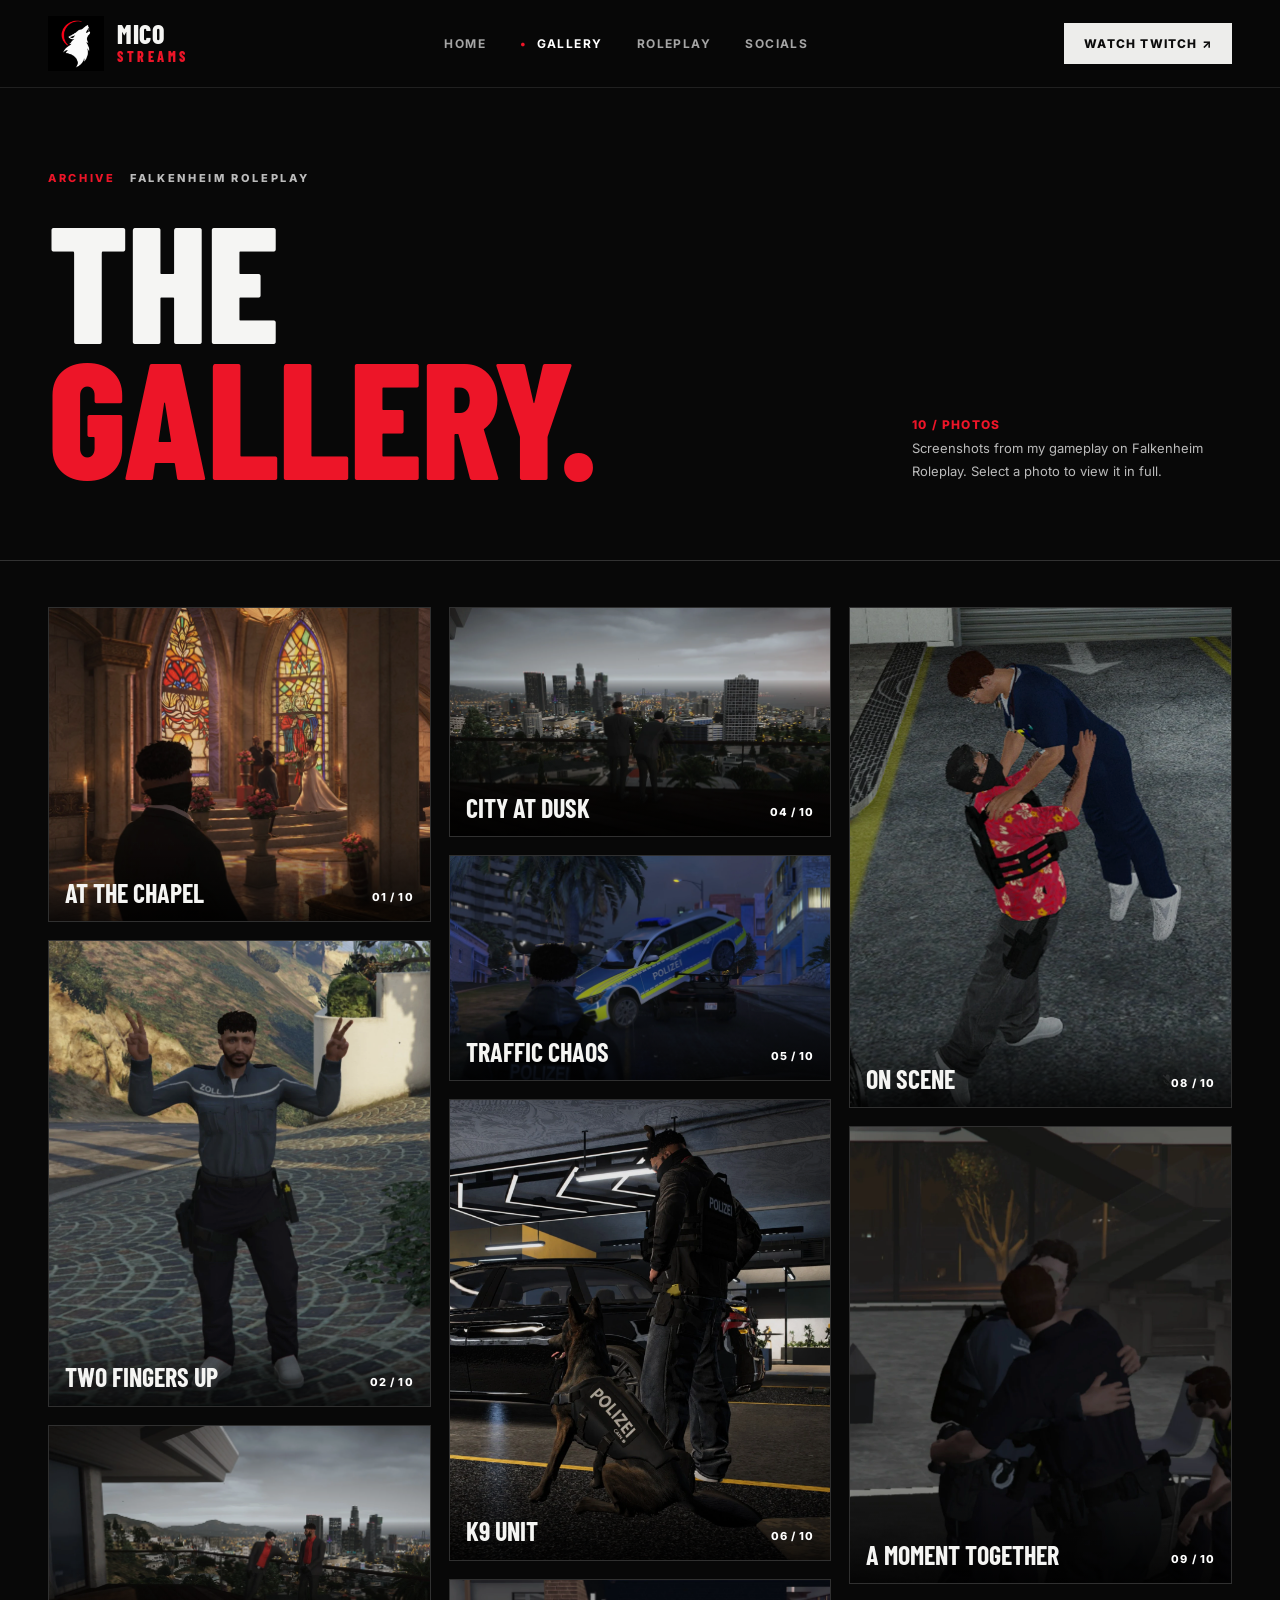
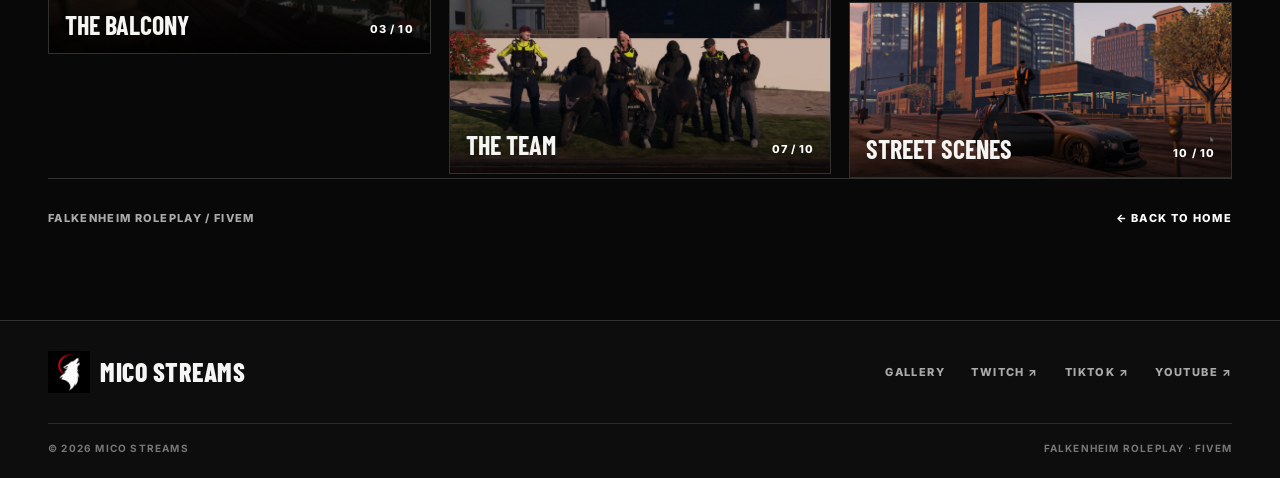
==== gallery.html @ b6b7b932 "Publish complete Mico Streams website and gallery" ====
<!doctype html>
<html lang="en">
<head>
<meta charset="UTF-8"><meta name="viewport" content="width=device-width, initial-scale=1">
<meta name="theme-color" content="#080808">
<meta name="description" content="Mico Streams — FiveM gameplay and Falkenheim Roleplay screenshots, streams and videos.">
<meta property="og:title" content="Mico Streams | Falkenheim Roleplay"><meta property="og:description" content="FiveM roleplay moments from Falkenheim Roleplay."><meta property="og:type" content="website">
<title>Gallery — Mico Streams</title>
<link rel="icon" href="./logo.png" type="image/png">
<link rel="preconnect" href="https://fonts.googleapis.com"><link rel="preconnect" href="https://fonts.gstatic.com" crossorigin>
<link href="https://fonts.googleapis.com/css2?family=Barlow+Condensed:wght@600;700;800&family=Inter:wght@400;500;600;700;800&display=swap" rel="stylesheet">
<link rel="stylesheet" href="./styles.css"><script src="./main.js" defer></script>
</head>
<body><a class="skip" href="#main">Skip to content</a>
  <header class="topbar"><div class="shell topbar-inner">
   <a class="brand" href="./index.html" aria-label="Mico Streams — home"><img src="./logo.png" alt=""/><span class="brand-label">MICO<span>STREAMS</span></span></a>
   <nav aria-label="Main navigation"><a class="nav-item"  href="./index.html">Home</a><a class="nav-item" aria-current="page" href="./gallery.html">Gallery</a><a class="nav-item" href="./index.html#roleplay">Roleplay</a><a class="nav-item" href="./index.html#socials">Socials</a></nav>
   <a class="nav-cta" href="https://www.twitch.tv/itsmicooo098" target="_blank" rel="noopener noreferrer">Watch Twitch ↗</a>
  </div></header>
<main id="main">
 <section class="gallery-hero"><div class="shell">
    <div class="eyebrow"><strong>ARCHIVE</strong> FALKENHEIM ROLEPLAY</div>
    <div class="gallery-heading"><h1>THE<br><span>GALLERY.</span></h1><div><div class="photo-count">10 / PHOTOS</div><p>Screenshots from my gameplay on Falkenheim Roleplay. Select a photo to view it in full.</p></div></div>
 </div></section>
 <section class="gallery-section"><div class="shell">
    <div class="gallery-grid" id="gallery-grid"><button type="button" class="photo-card" data-photo="0" aria-label="Open photo 1: At the Chapel"><img src="./chapel.webp" alt="Chapel interior with characters gathered for a ceremony beneath stained-glass windows." loading="lazy"/><span class="zoom" aria-hidden="true">VIEW +</span><span class="photo-meta"><b>At the Chapel</b><span>01 / 10</span></span></button>
<button type="button" class="photo-card" data-photo="1" aria-label="Open photo 2: Two Fingers Up"><img src="./customs.webp" alt="Roleplay character in a Zoll uniform holding both hands up in peace signs." loading="lazy"/><span class="zoom" aria-hidden="true">VIEW +</span><span class="photo-meta"><b>Two Fingers Up</b><span>02 / 10</span></span></button>
<button type="button" class="photo-card" data-photo="2" aria-label="Open photo 3: The Balcony"><img src="./balcony.webp" alt="Two characters in black suits with red shirts standing on a balcony overlooking the city." loading="lazy"/><span class="zoom" aria-hidden="true">VIEW +</span><span class="photo-meta"><b>The Balcony</b><span>03 / 10</span></span></button>
<button type="button" class="photo-card" data-photo="3" aria-label="Open photo 4: City at Dusk"><img src="./cityscape.webp" alt="Two roleplay characters looking over a brightly lit skyline at dusk." loading="lazy"/><span class="zoom" aria-hidden="true">VIEW +</span><span class="photo-meta"><b>City at Dusk</b><span>04 / 10</span></span></button>
<button type="button" class="photo-card" data-photo="4" aria-label="Open photo 5: Traffic Chaos"><img src="./police-car.webp" alt="A police vehicle perched over the rear of another car at night." loading="lazy"/><span class="zoom" aria-hidden="true">VIEW +</span><span class="photo-meta"><b>Traffic Chaos</b><span>05 / 10</span></span></button>
<button type="button" class="photo-card" data-photo="5" aria-label="Open photo 6: K9 Unit"><img src="./k9.webp" alt="Police officer standing beside a seated police dog in a parking garage." loading="lazy"/><span class="zoom" aria-hidden="true">VIEW +</span><span class="photo-meta"><b>K9 Unit</b><span>06 / 10</span></span></button>
<button type="button" class="photo-card" data-photo="6" aria-label="Open photo 7: The Team"><img src="./squad.webp" alt="Group of roleplay police officers and other characters posing with two motorcycles." loading="lazy"/><span class="zoom" aria-hidden="true">VIEW +</span><span class="photo-meta"><b>The Team</b><span>07 / 10</span></span></button>
<button type="button" class="photo-card" data-photo="7" aria-label="Open photo 8: On Scene"><img src="./medic.webp" alt="Medical worker attending to a person wearing a red shirt during a roleplay scene." loading="lazy"/><span class="zoom" aria-hidden="true">VIEW +</span><span class="photo-meta"><b>On Scene</b><span>08 / 10</span></span></button>
<button type="button" class="photo-card" data-photo="8" aria-label="Open photo 9: A Moment Together"><img src="./colleagues.webp" alt="Two characters embracing during a roleplay scene, with another character seated nearby." loading="lazy"/><span class="zoom" aria-hidden="true">VIEW +</span><span class="photo-meta"><b>A Moment Together</b><span>09 / 10</span></span></button>
<button type="button" class="photo-card" data-photo="9" aria-label="Open photo 10: Street Scenes"><img src="./street.webp" alt="Two characters posing around a luxury car on a downtown street at sunset." loading="lazy"/><span class="zoom" aria-hidden="true">VIEW +</span><span class="photo-meta"><b>Street Scenes</b><span>10 / 10</span></span></button></div>
    <div class="back-row"><span>Falkenheim Roleplay / FiveM</span><a href="./index.html">← Back to home</a></div>
 </div></section>
</main>
<dialog class="lightbox" id="lightbox" aria-label="Photo viewer"><div class="lightbox-inner">
  <div class="lightbox-toolbar"><span class="modal-index" id="lightbox-counter">01 / 10</span><button type="button" id="lightbox-close" aria-label="Close photo viewer">Close ×</button></div>
  <div class="lightbox-stage" id="lightbox-stage"><button type="button" class="lightbox-nav lightbox-prev" id="lightbox-prev" aria-label="Previous photo">←</button><img id="lightbox-image" alt=""/><button type="button" class="lightbox-nav lightbox-next" id="lightbox-next" aria-label="Next photo">→</button></div>
  <div class="lightbox-bottom"><strong id="lightbox-title"></strong><p>Falkenheim Roleplay · FiveM</p></div>
</div></dialog>
<footer class="site-footer"><div class="shell">
   <div class="footer-top"><a class="footer-logo" href="./index.html"><img src="./logo.png" alt=""/> MICO STREAMS</a>
   <div class="footer-links"><a href="./gallery.html">Gallery</a><a href="https://www.twitch.tv/itsmicooo098" target="_blank" rel="noopener noreferrer">Twitch ↗</a><a href="https://www.tiktok.com/@bmwmico1" target="_blank" rel="noopener noreferrer">TikTok ↗</a><a href="https://www.youtube.com/@itsmicooo098" target="_blank" rel="noopener noreferrer">YouTube ↗</a></div></div>
   <div class="footer-bottom"><span>© <span id="year">2026</span> Mico Streams</span><span>Falkenheim Roleplay · FiveM</span></div>
  </div></footer><script type="application/json" id="gallery-data">[{"src": "./chapel.webp", "title": "At the Chapel", "alt": "Chapel interior with characters gathered for a ceremony beneath stained-glass windows."}, {"src": "./customs.webp", "title": "Two Fingers Up", "alt": "Roleplay character in a Zoll uniform holding both hands up in peace signs."}, {"src": "./balcony.webp", "title": "The Balcony", "alt": "Two characters in black suits with red shirts standing on a balcony overlooking the city."}, {"src": "./cityscape.webp", "title": "City at Dusk", "alt": "Two roleplay characters looking over a brightly lit skyline at dusk."}, {"src": "./police-car.webp", "title": "Traffic Chaos", "alt": "A police vehicle perched over the rear of another car at night."}, {"src": "./k9.webp", "title": "K9 Unit", "alt": "Police officer standing beside a seated police dog in a parking garage."}, {"src": "./squad.webp", "title": "The Team", "alt": "Group of roleplay police officers and other characters posing with two motorcycles."}, {"src": "./medic.webp", "title": "On Scene", "alt": "Medical worker attending to a person wearing a red shirt during a roleplay scene."}, {"src": "./colleagues.webp", "title": "A Moment Together", "alt": "Two characters embracing during a roleplay scene, with another character seated nearby."}, {"src": "./street.webp", "title": "Street Scenes", "alt": "Two characters posing around a luxury car on a downtown street at sunset."}]</script></body></html>
---- styles.css ----
:root{--bg:#080808;--surface:#111;--text:#f5f5f3;--muted:#a8a8a8;--rule:#323232;--red:#ed1528;--font-body:'Inter',system-ui,-apple-system,BlinkMacSystemFont,'Segoe UI',sans-serif;--font-display:'Barlow Condensed','Arial Narrow',Impact,sans-serif}
*{box-sizing:border-box}
html{scroll-behavior:smooth;scroll-padding-top:90px}
body{background:var(--bg);color:var(--text);font-family:var(--font-body);margin:0;min-width:320px;-webkit-font-smoothing:antialiased}
a{color:inherit;text-decoration:none}button{font:inherit}img{display:block;width:100%}::selection{background:var(--red);color:white}
:focus-visible{outline:2px solid var(--red);outline-offset:5px}.skip{position:absolute;top:-100px;left:15px;padding:12px 18px;background:white;color:black;z-index:90}.skip:focus{top:15px}
.shell{width:min(1320px,calc(100% - 96px));margin-inline:auto}.divider{border-top:1px solid var(--rule)}
.topbar{height:88px;position:sticky;top:0;z-index:30;background:rgba(8,8,8,.94);backdrop-filter:blur(16px);border-bottom:1px solid #202020}
.topbar-inner{height:100%;display:flex;justify-content:space-between;align-items:center;gap:28px}
.brand{display:inline-flex;align-items:center;gap:13px;min-width:0}.brand img{width:56px;height:56px;object-fit:contain;flex-shrink:0}.brand-label{font-family:var(--font-display);font-size:26px;font-weight:800;letter-spacing:.025em;line-height:.78;white-space:nowrap}.brand-label span{display:block;color:var(--red);font-size:14px;letter-spacing:.25em;margin-top:8px}
nav{display:flex;gap:34px;align-items:center}.nav-item{color:#a5a5a5;font-size:12px;text-transform:uppercase;font-weight:700;letter-spacing:.12em;transition:color .15s}.nav-item:hover,.nav-item[aria-current='page']{color:#fff}.nav-item[aria-current='page']::before{content:'•';color:var(--red);margin-right:9px}
.nav-cta{background:#ededeb;color:#0b0b0b;padding:13px 20px;text-transform:uppercase;font-size:12px;letter-spacing:.10em;font-weight:800;transition:background .2s,transform .2s}.nav-cta:hover{background:white;transform:translateY(-2px)}
.eyebrow{font-size:11px;font-weight:800;letter-spacing:.24em;line-height:1.5;text-transform:uppercase;color:#bcbcbc}.eyebrow strong{color:var(--red);font-weight:800;margin-right:10px}.eyebrow .slash{padding:0 10px;color:var(--red)}
h1,h2,h3,p{margin:0}h1,h2{font-family:var(--font-display);text-transform:uppercase;font-weight:800;letter-spacing:.005em}p{line-height:1.8}
.button-row{display:flex;gap:13px;flex-wrap:wrap}.button{display:inline-flex;align-items:center;justify-content:center;gap:34px;font-size:12px;font-weight:800;text-transform:uppercase;letter-spacing:.09em;min-height:54px;padding:0 20px;border:1px solid #fff;transition:background .2s,color .2s,transform .2s}.button:hover{transform:translateY(-2px)}.button-red{background:var(--red);border-color:var(--red);color:white}.button-red:hover{background:#fd263b}.button-ghost{border-color:#686868;background:transparent;color:#fff}.button-ghost:hover{background:#202020;border-color:#fff}.button .arrow{font-size:18px;font-weight:400}
/* Home page */
.hero{padding:66px 0 54px}.hero-layout{display:grid;grid-template-columns:.88fr 1.12fr;gap:44px;align-items:stretch;min-height:600px}
.hero-copy{display:flex;flex-direction:column;justify-content:center;padding:26px 0 46px}.hero-copy h1{font-size:clamp(74px,8vw,138px);line-height:.82;margin:31px 0 34px;letter-spacing:-.015em}.hero-copy h1 span{color:var(--red)}.hero-copy p{max-width:445px;color:#c3c3c3;font-size:14px;line-height:1.95;margin-bottom:32px}.hero-quote{margin-top:auto;padding-top:45px;display:flex;align-items:center;gap:13px;font-size:11px;color:#999;letter-spacing:.14em;text-transform:uppercase;font-weight:700}.hero-quote .short-line{height:1px;width:46px;background:var(--red)}
.hero-visual{position:relative;overflow:hidden;min-height:610px;background:#151515;border:1px solid #242424}.hero-visual img{height:100%;object-fit:cover;object-position:49% 50%;filter:brightness(.72);transition:transform 1.2s cubic-bezier(.2,.8,.2,1),filter .5s}.hero-visual:hover img{transform:scale(1.035);filter:brightness(.87)}.hero-visual::after{content:'';position:absolute;inset:0;background:linear-gradient(0deg,rgba(0,0,0,.67),transparent 45%);pointer-events:none}.hero-corner{position:absolute;top:24px;right:24px;font-size:11px;font-weight:800;letter-spacing:.13em;padding:9px 11px;background:var(--red);z-index:2}.hero-caption{position:absolute;left:33px;right:30px;bottom:27px;z-index:1;display:flex;gap:25px;align-items:end;justify-content:space-between}.hero-caption strong{font-family:var(--font-display);font-size:34px;line-height:1;text-transform:uppercase}.hero-caption small{font-size:10px;letter-spacing:.16em;text-transform:uppercase;color:#d1d1d1;max-width:130px;text-align:right}
.ticker{border-block:1px solid var(--rule);background:#0e0e0e}.ticker-inner{display:flex;justify-content:space-between;align-items:center;gap:18px;padding:19px 0;font-size:11px;font-weight:800;letter-spacing:.18em;text-transform:uppercase}.ticker-inner i{color:var(--red);font-style:normal;font-size:20px;line-height:0}.ticker-inner span:nth-child(even){color:#a1a1a1}
.content-section{padding:100px 0}.section-heading{display:flex;justify-content:space-between;align-items:end;gap:26px;margin-bottom:37px}.section-heading h2{font-size:clamp(58px,7vw,96px);line-height:.86;margin-top:21px}.section-heading p{font-size:13px;color:#b7b7b7;max-width:300px;line-height:1.8}.section-heading h2 em{font-style:normal;color:var(--red)}
.feature-grid{display:grid;grid-template-columns:1.2fr .8fr .8fr;gap:18px}.feature-card{min-width:0;position:relative;border:1px solid #272727;overflow:hidden;background:#171717;height:405px;display:block}.feature-card img{height:100%;object-fit:cover;transition:transform .65s ease,filter .65s ease;filter:brightness(.85)}.feature-card:hover img{transform:scale(1.06);filter:brightness(1)}.feature-card::after{content:'';position:absolute;inset:0;background:linear-gradient(0deg,rgba(0,0,0,.72),transparent 55%)}.feature-card .feature-label{position:absolute;top:20px;left:20px;z-index:2;font-size:11px;color:#fff;font-weight:800;letter-spacing:.14em;text-transform:uppercase}.feature-card .feature-name{position:absolute;bottom:21px;left:21px;right:21px;z-index:2;display:flex;justify-content:space-between;align-items:end;gap:8px}.feature-name strong{font-family:var(--font-display);font-weight:700;font-size:30px;text-transform:uppercase;line-height:.92}.feature-name span{font-size:24px}.feature-card:nth-child(2) img{object-position:center 45%}
.section-bottom{margin-top:30px;display:flex;align-items:center;justify-content:space-between;gap:20px}.section-bottom p{font-size:12px;color:#8b8b8b}.section-bottom .button{min-width:236px}
.rp-band{border-top:1px solid var(--rule);border-bottom:1px solid var(--rule);background:#101010}.rp-inner{padding:86px 0;display:grid;grid-template-columns:.7fr 1.3fr;gap:50px;align-items:start}.rp-inner h2{font-size:clamp(55px,7vw,96px);line-height:.85}.rp-inner h2 span{color:var(--red)}.rp-inner .rp-copy{border-left:2px solid var(--red);padding-left:26px;margin-top:10px}.rp-copy p{font-size:16px;line-height:1.9;color:#d0d0d0;max-width:660px}.rp-copy .rp-note{font-size:11px;font-weight:800;text-transform:uppercase;letter-spacing:.14em;color:#a1a1a1;margin-top:26px}
.socials-section{padding:95px 0 110px}.social-grid{display:grid;grid-template-columns:repeat(3,minmax(0,1fr));gap:0;border-top:1px solid var(--rule);border-bottom:1px solid var(--rule)}.social{padding:31px 30px 33px 0;border-right:1px solid var(--rule);position:relative;transition:background .2s}.social + .social{padding-left:30px}.social:last-child{border-right:0}.social .social-no{font-size:11px;color:var(--red);font-weight:800;letter-spacing:.17em}.social h3{font:800 49px/.95 var(--font-display);text-transform:uppercase;margin-top:26px;letter-spacing:.01em}.social p{color:#ababab;font-size:12px;margin-top:12px}.social .social-action{display:flex;justify-content:space-between;align-items:center;text-transform:uppercase;font-size:11px;font-weight:800;letter-spacing:.16em;color:white;margin-top:30px}.social .social-action span{font-size:23px;font-weight:400}.social:hover h3,.social:hover .social-action{color:var(--red)}
/* Gallery */
.gallery-hero{padding:82px 0 55px;border-bottom:1px solid var(--rule)}.gallery-hero .gallery-heading{display:flex;justify-content:space-between;align-items:end;gap:28px}.gallery-hero h1{font-size:clamp(77px,13vw,170px);line-height:.82;letter-spacing:-.01em;margin:23px 0}.gallery-hero h1 span{color:var(--red)}.gallery-hero p{font-size:13px;color:#bbb;max-width:320px;margin-bottom:22px}.photo-count{font-weight:800;color:var(--red);letter-spacing:.1em;font-size:12px;margin-bottom:5px;white-space:nowrap}
.gallery-section{padding:46px 0 95px}.gallery-grid{columns:3;column-gap:18px}.photo-card{break-inside:avoid;margin-bottom:18px;position:relative;overflow:hidden;border:1px solid #303030;background:#1a1a1a;cursor:zoom-in;width:100%;display:block;padding:0;color:inherit;text-align:left}.photo-card img{width:100%;height:auto;transition:transform .5s ease,filter .5s ease;filter:brightness(.9)}.photo-card:hover img{transform:scale(1.035);filter:brightness(.75)}.photo-card .photo-meta{position:absolute;inset:auto 0 0;padding:43px 16px 17px;background:linear-gradient(transparent,rgba(0,0,0,.8));display:flex;justify-content:space-between;align-items:end;gap:10px}.photo-card .photo-meta b{font-family:var(--font-display);font-weight:700;text-transform:uppercase;font-size:26px;line-height:.9}.photo-card .photo-meta span{font-size:11px;color:#fff;font-weight:800;letter-spacing:.1em}.photo-card .zoom{position:absolute;top:15px;right:15px;background:rgba(0,0,0,.75);border:1px solid #555;padding:8px 10px;font-size:13px;opacity:0;transform:translateY(-5px);transition:.2s}.photo-card:hover .zoom,.photo-card:focus-visible .zoom{opacity:1;transform:translateY(0)}
.back-row{padding-top:32px;border-top:1px solid var(--rule);display:flex;justify-content:space-between;align-items:center;gap:20px;font-size:11px;text-transform:uppercase;letter-spacing:.12em;font-weight:800;color:#aaa}.back-row a{color:#fff}.back-row a:hover{color:var(--red)}
/* Modal lightbox */
dialog.lightbox{width:min(1350px,96vw);max-width:none;max-height:94dvh;overflow:hidden;border:1px solid #444;background:#080808;color:white;padding:0;box-shadow:0 25px 120px rgba(0,0,0,.84)}.lightbox::backdrop{background:rgba(0,0,0,.92);backdrop-filter:blur(7px)}.lightbox-inner{display:flex;flex-direction:column;height:min(94dvh,950px)}.lightbox-toolbar{flex-shrink:0;display:flex;gap:15px;justify-content:space-between;align-items:center;border-bottom:1px solid #333;padding:13px 19px}.lightbox-toolbar .modal-index{font-weight:800;letter-spacing:.13em;text-transform:uppercase;font-size:11px;color:#b8b8b8}.lightbox-toolbar button{font-size:13px;background:#222;color:white;border:1px solid #444;cursor:pointer;padding:10px 13px}.lightbox-stage{display:flex;align-items:center;justify-content:center;flex:1;min-height:0;position:relative;padding:16px 65px}.lightbox-stage img{display:block;width:auto;height:auto;max-width:100%;max-height:100%;object-fit:contain}.lightbox-nav{position:absolute;top:50%;transform:translateY(-50%);background:#252525;border:1px solid #444;color:#fff;padding:13px 15px;cursor:pointer;font-size:19px}.lightbox-prev{left:13px}.lightbox-next{right:13px}.lightbox-bottom{display:flex;justify-content:space-between;gap:20px;padding:15px 20px;background:#101010;border-top:1px solid #333;align-items:baseline}.lightbox-bottom strong{font:700 26px/1 var(--font-display);text-transform:uppercase}.lightbox-bottom p{font-size:11px;color:#aaa}
.site-footer{border-top:1px solid var(--rule);background:#0d0d0d}.footer-top{display:flex;justify-content:space-between;align-items:center;gap:20px;padding:30px 0}.footer-top .footer-logo{display:flex;align-items:center;gap:10px;font:800 26px/1 var(--font-display);letter-spacing:.02em}.footer-logo img{width:42px;height:42px;object-fit:contain}.footer-links{display:flex;gap:26px;flex-wrap:wrap;font-size:11px;text-transform:uppercase;font-weight:800;letter-spacing:.13em;color:#aaa}.footer-links a:hover{color:#fff}.footer-bottom{border-top:1px solid #292929;display:flex;justify-content:space-between;gap:20px;flex-wrap:wrap;padding:18px 0 24px;color:#777;font-size:10px;letter-spacing:.12em;text-transform:uppercase;font-weight:700}
[data-reveal]{opacity:0;transform:translateY(18px);transition:transform .6s cubic-bezier(.2,.65,.2,1),opacity .6s ease}[data-reveal].is-visible{opacity:1;transform:none}
@media(max-width:980px){.hero-layout{grid-template-columns:1fr 1fr;gap:25px;min-height:520px}.hero-copy h1{font-size:clamp(66px,9vw,100px)}.hero-visual{min-height:520px}.feature-grid{grid-template-columns:1fr 1fr}.feature-card:first-child{grid-column:1/-1;height:360px}.feature-card{height:340px}.rp-inner{grid-template-columns:1fr 1.3fr}.gallery-grid{columns:2}}
@media(max-width:700px){.shell{width:calc(100% - 36px)}.topbar{height:74px}.brand img{width:45px;height:45px}.brand-label{font-size:23px}.brand-label span{font-size:11px}.topbar nav{display:none}.nav-cta{padding:10px 13px;font-size:10px}.hero{padding:26px 0 35px}.hero-layout{grid-template-columns:1fr;gap:23px}.hero-copy{padding:22px 0 0}.hero-copy h1{font-size:clamp(81px,16vw,130px);margin:20px 0 22px}.hero-copy p{font-size:13px;margin-bottom:27px;max-width:470px}.hero-quote{margin-top:33px;padding-top:0}.hero-visual{min-height:480px;max-height:560px}.hero-caption{left:20px;bottom:21px}.hero-caption strong{font-size:30px}.ticker-inner{font-size:9px;justify-content:center;flex-wrap:wrap;gap:12px 16px}.ticker-inner span:last-child,.ticker-inner i:last-of-type{display:none}.content-section{padding:70px 0}.section-heading{align-items:start;flex-direction:column;gap:18px}.section-heading h2{font-size:70px}.feature-grid{grid-template-columns:1fr 1fr;gap:11px}.feature-card{height:275px}.feature-card:first-child{height:320px}.feature-name strong{font-size:23px}.section-bottom{flex-direction:column;align-items:stretch}.section-bottom .button{width:100%}.rp-inner{grid-template-columns:1fr;padding:62px 0;gap:28px}.rp-inner h2{font-size:74px}.rp-copy p{font-size:14px}.socials-section{padding:70px 0 80px}.social-grid{grid-template-columns:1fr}.social,.social + .social{padding:23px 0;border-right:0;border-bottom:1px solid var(--rule)}.social:last-child{border-bottom:0}.social h3{margin-top:18px;font-size:47px}.social .social-action{margin-top:18px}.gallery-hero{padding:54px 0 36px}.gallery-hero .gallery-heading{display:block}.gallery-hero h1{font-size:clamp(83px,18vw,130px);margin-bottom:17px}.gallery-hero p{margin-top:12px}.gallery-grid{columns:1;column-gap:0}.gallery-section{padding:24px 0 75px}.photo-card{margin-bottom:14px}.footer-top{flex-direction:column;align-items:start}.lightbox-stage{padding:10px 12px 16px}.lightbox-stage img{max-width:100%;max-height:100%}.lightbox-nav{top:auto;bottom:0;transform:none;background:rgba(24,24,24,.88)}.lightbox-prev{left:12px}.lightbox-next{right:12px}.lightbox-bottom{display:block;padding:14px 15px}.lightbox-bottom p{margin-top:7px}.button-row{gap:10px}}
@media(max-width:390px){.hero-copy h1{font-size:75px}.hero-visual{min-height:390px}.feature-grid{grid-template-columns:1fr}.feature-card:first-child{grid-column:auto}.feature-card,.feature-card:first-child{height:310px}.section-heading h2{font-size:58px}}
@media(prefers-reduced-motion:reduce){*,*::before,*::after{scroll-behavior:auto!important;animation:none!important;transition-duration:.01ms!important}[data-reveal]{opacity:1;transform:none}}
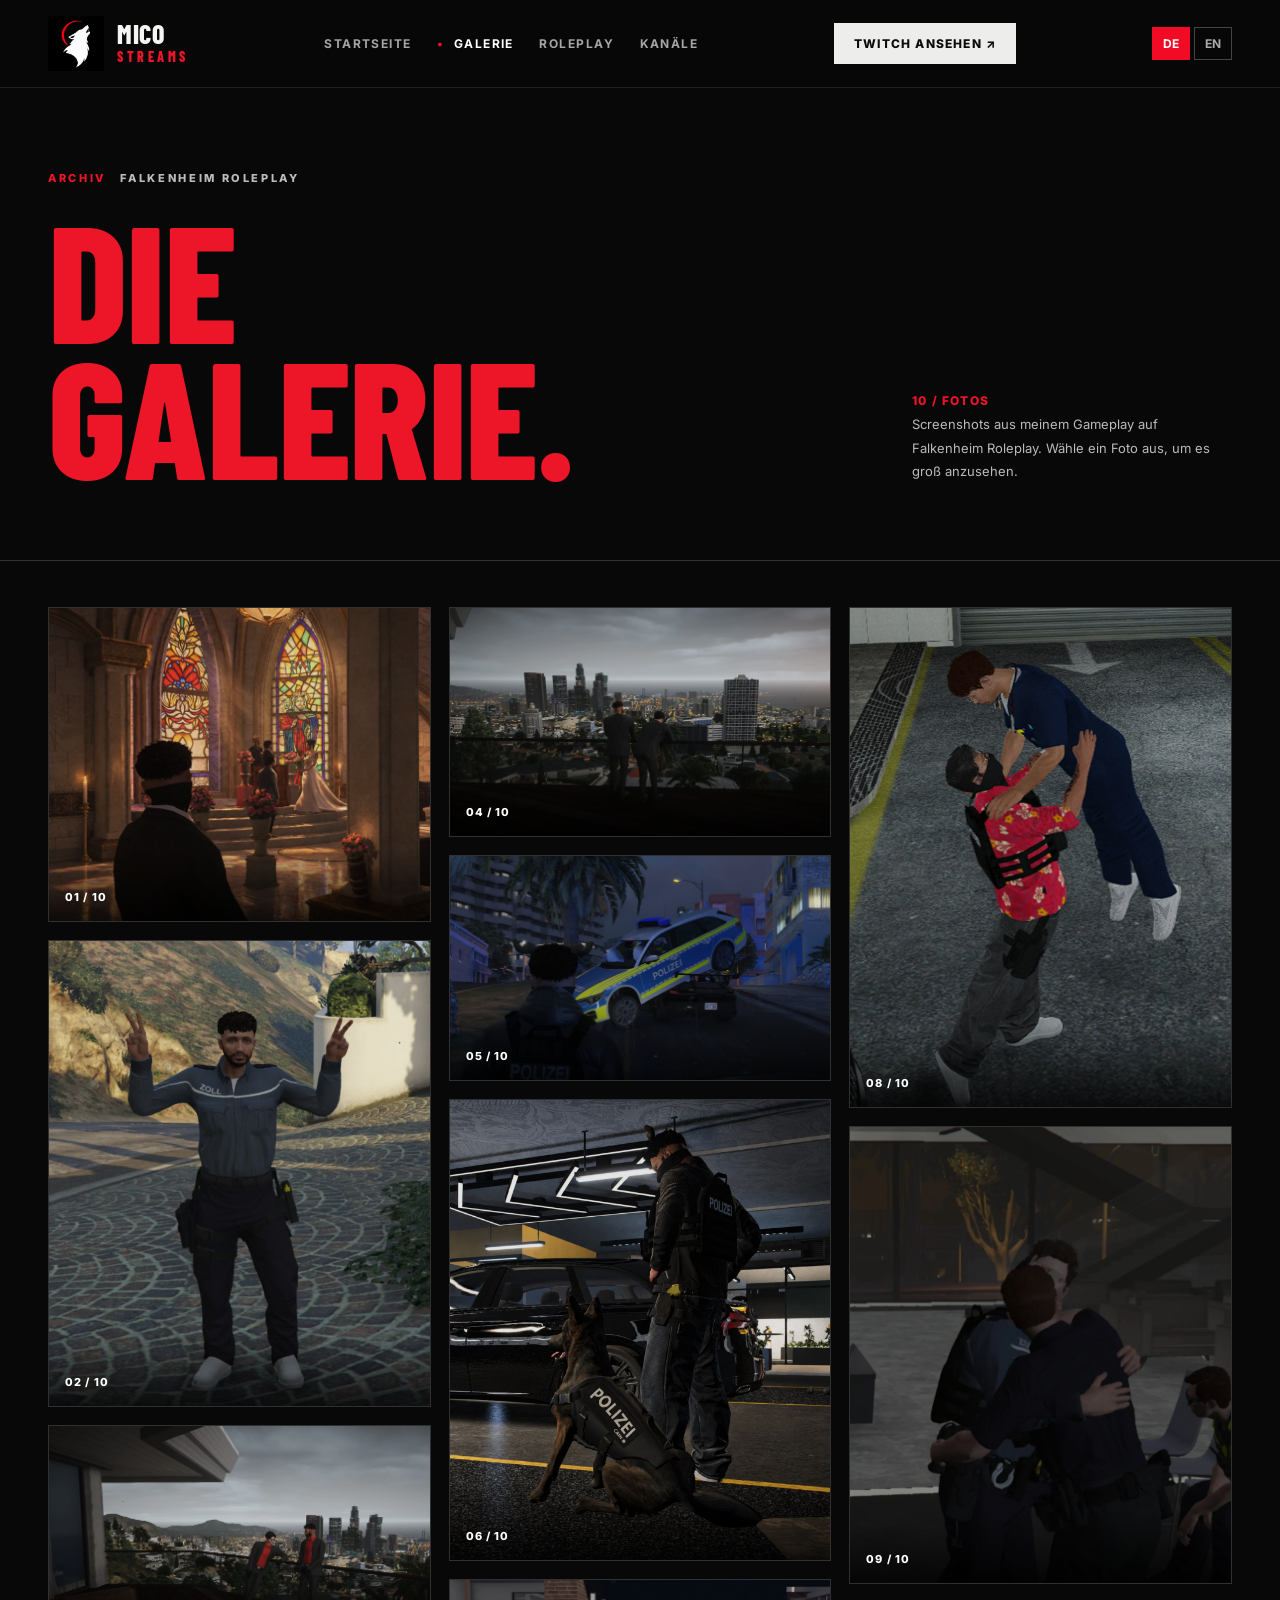
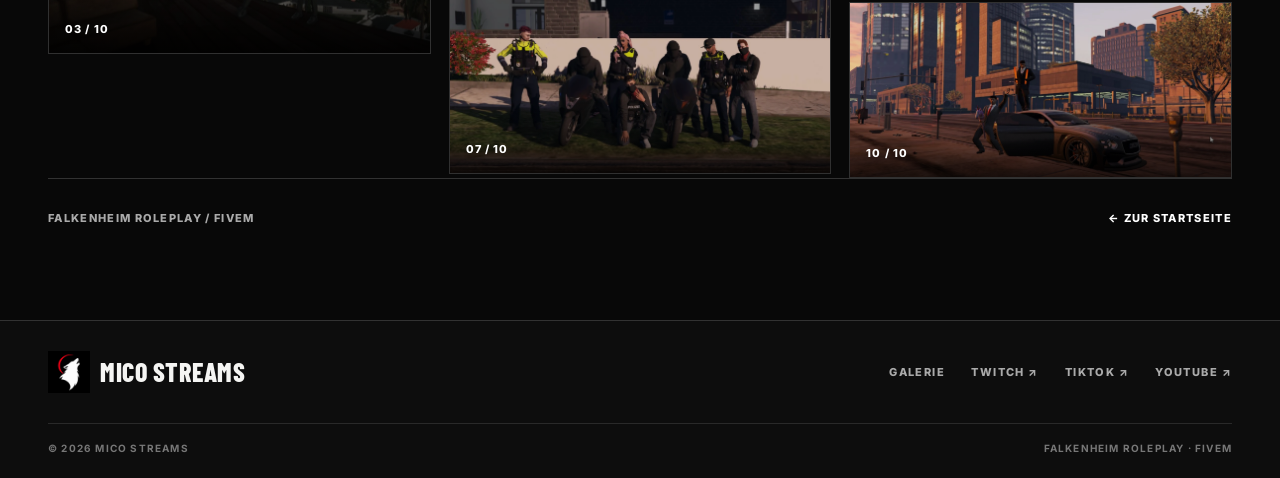
==== commit 87df215d: "Add German default and English switch; remove photo titles" ====
--- a/gallery.html
+++ b/gallery.html
@@ -1,48 +1,49 @@
-<!doctype html>
-<html lang="en">
+<!DOCTYPE html>
+
+<html lang="de">
 <head>
-<meta charset="UTF-8"><meta name="viewport" content="width=device-width, initial-scale=1">
-<meta name="theme-color" content="#080808">
-<meta name="description" content="Mico Streams — FiveM gameplay and Falkenheim Roleplay screenshots, streams and videos.">
-<meta property="og:title" content="Mico Streams | Falkenheim Roleplay"><meta property="og:description" content="FiveM roleplay moments from Falkenheim Roleplay."><meta property="og:type" content="website">
-<title>Gallery — Mico Streams</title>
-<link rel="icon" href="./logo.png" type="image/png">
-<link rel="preconnect" href="https://fonts.googleapis.com"><link rel="preconnect" href="https://fonts.gstatic.com" crossorigin>
-<link href="https://fonts.googleapis.com/css2?family=Barlow+Condensed:wght@600;700;800&family=Inter:wght@400;500;600;700;800&display=swap" rel="stylesheet">
-<link rel="stylesheet" href="./styles.css"><script src="./main.js" defer></script>
+<meta charset="utf-8"/><meta content="width=device-width, initial-scale=1" name="viewport"/>
+<meta content="#080808" name="theme-color"/>
+<meta content="Mico Streams – FiveM-Gameplay, Screenshots, Streams und Videos aus Falkenheim Roleplay." data-de-content="Mico Streams – FiveM-Gameplay, Screenshots, Streams und Videos aus Falkenheim Roleplay." data-en-content="Mico Streams — FiveM gameplay and Falkenheim Roleplay screenshots, streams and videos." name="description"/>
+<meta content="Mico Streams | Falkenheim Roleplay" property="og:title"/><meta content="Mico Streams – FiveM-Gameplay, Screenshots, Streams und Videos aus Falkenheim Roleplay." data-de-content="Mico Streams – FiveM-Gameplay, Screenshots, Streams und Videos aus Falkenheim Roleplay." data-en-content="FiveM roleplay moments from Falkenheim Roleplay." property="og:description"/><meta content="website" property="og:type"/>
+<title data-de="Galerie — Mico Streams" data-en="Gallery — Mico Streams">Galerie — Mico Streams</title>
+<link href="./logo.png" rel="icon" type="image/png"/>
+<link href="https://fonts.googleapis.com" rel="preconnect"/><link crossorigin="" href="https://fonts.gstatic.com" rel="preconnect"/>
+<link href="https://fonts.googleapis.com/css2?family=Barlow+Condensed:wght@600;700;800&amp;family=Inter:wght@400;500;600;700;800&amp;display=swap" rel="stylesheet"/>
+<link href="./styles.css" rel="stylesheet"/><script defer="" src="./main.js"></script>
 </head>
-<body><a class="skip" href="#main">Skip to content</a>
-  <header class="topbar"><div class="shell topbar-inner">
-   <a class="brand" href="./index.html" aria-label="Mico Streams — home"><img src="./logo.png" alt=""/><span class="brand-label">MICO<span>STREAMS</span></span></a>
-   <nav aria-label="Main navigation"><a class="nav-item"  href="./index.html">Home</a><a class="nav-item" aria-current="page" href="./gallery.html">Gallery</a><a class="nav-item" href="./index.html#roleplay">Roleplay</a><a class="nav-item" href="./index.html#socials">Socials</a></nav>
-   <a class="nav-cta" href="https://www.twitch.tv/itsmicooo098" target="_blank" rel="noopener noreferrer">Watch Twitch ↗</a>
-  </div></header>
+<body><a class="skip" href="#main"><span data-de="Zum Inhalt springen" data-en="Skip to content">Zum Inhalt springen</span></a>
+<header class="topbar"><div class="shell topbar-inner">
+<a aria-label="Mico Streams — Startseite" class="brand" data-de-aria-label="Mico Streams — Startseite" data-en-aria-label="Mico Streams — home" href="./index.html"><img alt="" src="./logo.png"/><span class="brand-label">MICO<span>STREAMS</span></span></a>
+<nav aria-label="Hauptnavigation" data-de-aria-label="Hauptnavigation" data-en-aria-label="Main navigation"><a class="nav-item" href="./index.html"><span data-de="Startseite" data-en="Home">Startseite</span></a><a aria-current="page" class="nav-item" href="./gallery.html"><span data-de="Galerie" data-en="Gallery">Galerie</span></a><a class="nav-item" href="./index.html#roleplay">Roleplay</a><a class="nav-item" href="./index.html#socials"><span data-de="Kanäle" data-en="Socials">Kanäle</span></a></nav>
+<a class="nav-cta" href="https://www.twitch.tv/itsmicooo098" rel="noopener noreferrer" target="_blank"><span data-de="Twitch ansehen ↗" data-en="Watch Twitch ↗">Twitch ansehen ↗</span></a>
+<div aria-label="Sprache / Language" class="language-switch" role="group"><button aria-label="Deutsch" aria-pressed="true" data-language="de" type="button">DE</button><button aria-label="English" aria-pressed="false" data-language="en" type="button">EN</button></div></div></header>
 <main id="main">
- <section class="gallery-hero"><div class="shell">
-    <div class="eyebrow"><strong>ARCHIVE</strong> FALKENHEIM ROLEPLAY</div>
-    <div class="gallery-heading"><h1>THE<br><span>GALLERY.</span></h1><div><div class="photo-count">10 / PHOTOS</div><p>Screenshots from my gameplay on Falkenheim Roleplay. Select a photo to view it in full.</p></div></div>
- </div></section>
- <section class="gallery-section"><div class="shell">
-    <div class="gallery-grid" id="gallery-grid"><button type="button" class="photo-card" data-photo="0" aria-label="Open photo 1: At the Chapel"><img src="./chapel.webp" alt="Chapel interior with characters gathered for a ceremony beneath stained-glass windows." loading="lazy"/><span class="zoom" aria-hidden="true">VIEW +</span><span class="photo-meta"><b>At the Chapel</b><span>01 / 10</span></span></button>
-<button type="button" class="photo-card" data-photo="1" aria-label="Open photo 2: Two Fingers Up"><img src="./customs.webp" alt="Roleplay character in a Zoll uniform holding both hands up in peace signs." loading="lazy"/><span class="zoom" aria-hidden="true">VIEW +</span><span class="photo-meta"><b>Two Fingers Up</b><span>02 / 10</span></span></button>
-<button type="button" class="photo-card" data-photo="2" aria-label="Open photo 3: The Balcony"><img src="./balcony.webp" alt="Two characters in black suits with red shirts standing on a balcony overlooking the city." loading="lazy"/><span class="zoom" aria-hidden="true">VIEW +</span><span class="photo-meta"><b>The Balcony</b><span>03 / 10</span></span></button>
-<button type="button" class="photo-card" data-photo="3" aria-label="Open photo 4: City at Dusk"><img src="./cityscape.webp" alt="Two roleplay characters looking over a brightly lit skyline at dusk." loading="lazy"/><span class="zoom" aria-hidden="true">VIEW +</span><span class="photo-meta"><b>City at Dusk</b><span>04 / 10</span></span></button>
-<button type="button" class="photo-card" data-photo="4" aria-label="Open photo 5: Traffic Chaos"><img src="./police-car.webp" alt="A police vehicle perched over the rear of another car at night." loading="lazy"/><span class="zoom" aria-hidden="true">VIEW +</span><span class="photo-meta"><b>Traffic Chaos</b><span>05 / 10</span></span></button>
-<button type="button" class="photo-card" data-photo="5" aria-label="Open photo 6: K9 Unit"><img src="./k9.webp" alt="Police officer standing beside a seated police dog in a parking garage." loading="lazy"/><span class="zoom" aria-hidden="true">VIEW +</span><span class="photo-meta"><b>K9 Unit</b><span>06 / 10</span></span></button>
-<button type="button" class="photo-card" data-photo="6" aria-label="Open photo 7: The Team"><img src="./squad.webp" alt="Group of roleplay police officers and other characters posing with two motorcycles." loading="lazy"/><span class="zoom" aria-hidden="true">VIEW +</span><span class="photo-meta"><b>The Team</b><span>07 / 10</span></span></button>
-<button type="button" class="photo-card" data-photo="7" aria-label="Open photo 8: On Scene"><img src="./medic.webp" alt="Medical worker attending to a person wearing a red shirt during a roleplay scene." loading="lazy"/><span class="zoom" aria-hidden="true">VIEW +</span><span class="photo-meta"><b>On Scene</b><span>08 / 10</span></span></button>
-<button type="button" class="photo-card" data-photo="8" aria-label="Open photo 9: A Moment Together"><img src="./colleagues.webp" alt="Two characters embracing during a roleplay scene, with another character seated nearby." loading="lazy"/><span class="zoom" aria-hidden="true">VIEW +</span><span class="photo-meta"><b>A Moment Together</b><span>09 / 10</span></span></button>
-<button type="button" class="photo-card" data-photo="9" aria-label="Open photo 10: Street Scenes"><img src="./street.webp" alt="Two characters posing around a luxury car on a downtown street at sunset." loading="lazy"/><span class="zoom" aria-hidden="true">VIEW +</span><span class="photo-meta"><b>Street Scenes</b><span>10 / 10</span></span></button></div>
-    <div class="back-row"><span>Falkenheim Roleplay / FiveM</span><a href="./index.html">← Back to home</a></div>
- </div></section>
+<section class="gallery-hero"><div class="shell">
+<div class="eyebrow"><strong><span data-de="ARCHIV" data-en="ARCHIVE">ARCHIV</span></strong> FALKENHEIM ROLEPLAY</div>
+<div class="gallery-heading"><h1><span data-de="DIE" data-en="THE">DIE</span><br/><span><span data-de="GALERIE." data-en="GALLERY.">GALERIE.</span></span></h1><div><div class="photo-count"><span data-de="10 / FOTOS" data-en="10 / PHOTOS">10 / FOTOS</span></div><p><span data-de="Screenshots aus meinem Gameplay auf Falkenheim Roleplay. Wähle ein Foto aus, um es groß anzusehen." data-en="Screenshots from my gameplay on Falkenheim Roleplay. Select a photo to view it in full.">Screenshots aus meinem Gameplay auf Falkenheim Roleplay. Wähle ein Foto aus, um es groß anzusehen.</span></p></div></div>
+</div></section>
+<section class="gallery-section"><div class="shell">
+<div class="gallery-grid" id="gallery-grid"><button aria-label="Foto 1 öffnen" class="photo-card" data-de-aria-label="Foto 1 öffnen" data-en-aria-label="Open photo 1" data-photo="0" type="button"><img alt="Charaktere bei einer Zeremonie in einer Kapelle mit bunten Glasfenstern." data-de-alt="Charaktere bei einer Zeremonie in einer Kapelle mit bunten Glasfenstern." data-en-alt="Chapel interior with characters gathered for a ceremony beneath stained-glass windows." loading="lazy" src="./chapel.webp"/><span aria-hidden="true" class="zoom"><span data-de="ANSEHEN +" data-en="VIEW +">ANSEHEN +</span></span><span class="photo-meta"><span>01 / 10</span></span></button>
+<button aria-label="Foto 2 öffnen" class="photo-card" data-de-aria-label="Foto 2 öffnen" data-en-aria-label="Open photo 2" data-photo="1" type="button"><img alt="Rollenspielcharakter in Zolluniform mit zwei erhobenen Peace-Zeichen." data-de-alt="Rollenspielcharakter in Zolluniform mit zwei erhobenen Peace-Zeichen." data-en-alt="Roleplay character in a Zoll uniform holding both hands up in peace signs." loading="lazy" src="./customs.webp"/><span aria-hidden="true" class="zoom"><span data-de="ANSEHEN +" data-en="VIEW +">ANSEHEN +</span></span><span class="photo-meta"><span>02 / 10</span></span></button>
+<button aria-label="Foto 3 öffnen" class="photo-card" data-de-aria-label="Foto 3 öffnen" data-en-aria-label="Open photo 3" data-photo="2" type="button"><img alt="Zwei Charaktere in schwarzen Anzügen und roten Hemden auf einem Balkon über der Stadt." data-de-alt="Zwei Charaktere in schwarzen Anzügen und roten Hemden auf einem Balkon über der Stadt." data-en-alt="Two characters in black suits with red shirts standing on a balcony overlooking the city." loading="lazy" src="./balcony.webp"/><span aria-hidden="true" class="zoom"><span data-de="ANSEHEN +" data-en="VIEW +">ANSEHEN +</span></span><span class="photo-meta"><span>03 / 10</span></span></button>
+<button aria-label="Foto 4 öffnen" class="photo-card" data-de-aria-label="Foto 4 öffnen" data-en-aria-label="Open photo 4" data-photo="3" type="button"><img alt="Zwei Rollenspielcharaktere vor der beleuchteten Skyline in der Abenddämmerung." data-de-alt="Zwei Rollenspielcharaktere vor der beleuchteten Skyline in der Abenddämmerung." data-en-alt="Two roleplay characters looking over a brightly lit skyline at dusk." loading="lazy" src="./cityscape.webp"/><span aria-hidden="true" class="zoom"><span data-de="ANSEHEN +" data-en="VIEW +">ANSEHEN +</span></span><span class="photo-meta"><span>04 / 10</span></span></button>
+<button aria-label="Foto 5 öffnen" class="photo-card" data-de-aria-label="Foto 5 öffnen" data-en-aria-label="Open photo 5" data-photo="4" type="button"><img alt="Ein Polizeifahrzeug auf dem Heck eines anderen Autos bei Nacht." data-de-alt="Ein Polizeifahrzeug auf dem Heck eines anderen Autos bei Nacht." data-en-alt="A police vehicle perched over the rear of another car at night." loading="lazy" src="./police-car.webp"/><span aria-hidden="true" class="zoom"><span data-de="ANSEHEN +" data-en="VIEW +">ANSEHEN +</span></span><span class="photo-meta"><span>05 / 10</span></span></button>
+<button aria-label="Foto 6 öffnen" class="photo-card" data-de-aria-label="Foto 6 öffnen" data-en-aria-label="Open photo 6" data-photo="5" type="button"><img alt="Ein Polizist neben einem sitzenden Diensthund in einer Tiefgarage." data-de-alt="Ein Polizist neben einem sitzenden Diensthund in einer Tiefgarage." data-en-alt="Police officer standing beside a seated police dog in a parking garage." loading="lazy" src="./k9.webp"/><span aria-hidden="true" class="zoom"><span data-de="ANSEHEN +" data-en="VIEW +">ANSEHEN +</span></span><span class="photo-meta"><span>06 / 10</span></span></button>
+<button aria-label="Foto 7 öffnen" class="photo-card" data-de-aria-label="Foto 7 öffnen" data-en-aria-label="Open photo 7" data-photo="6" type="button"><img alt="Eine Gruppe von Polizisten und anderen Rollenspielcharakteren mit zwei Motorrädern." data-de-alt="Eine Gruppe von Polizisten und anderen Rollenspielcharakteren mit zwei Motorrädern." data-en-alt="Group of roleplay police officers and other characters posing with two motorcycles." loading="lazy" src="./squad.webp"/><span aria-hidden="true" class="zoom"><span data-de="ANSEHEN +" data-en="VIEW +">ANSEHEN +</span></span><span class="photo-meta"><span>07 / 10</span></span></button>
+<button aria-label="Foto 8 öffnen" class="photo-card" data-de-aria-label="Foto 8 öffnen" data-en-aria-label="Open photo 8" data-photo="7" type="button"><img alt="Eine medizinische Fachkraft versorgt in einer Rollenspielszene eine Person im roten Hemd." data-de-alt="Eine medizinische Fachkraft versorgt in einer Rollenspielszene eine Person im roten Hemd." data-en-alt="Medical worker attending to a person wearing a red shirt during a roleplay scene." loading="lazy" src="./medic.webp"/><span aria-hidden="true" class="zoom"><span data-de="ANSEHEN +" data-en="VIEW +">ANSEHEN +</span></span><span class="photo-meta"><span>08 / 10</span></span></button>
+<button aria-label="Foto 9 öffnen" class="photo-card" data-de-aria-label="Foto 9 öffnen" data-en-aria-label="Open photo 9" data-photo="8" type="button"><img alt="Zwei Charaktere umarmen sich, während ein weiterer Charakter daneben sitzt." data-de-alt="Zwei Charaktere umarmen sich, während ein weiterer Charakter daneben sitzt." data-en-alt="Two characters embracing during a roleplay scene, with another character seated nearby." loading="lazy" src="./colleagues.webp"/><span aria-hidden="true" class="zoom"><span data-de="ANSEHEN +" data-en="VIEW +">ANSEHEN +</span></span><span class="photo-meta"><span>09 / 10</span></span></button>
+<button aria-label="Foto 10 öffnen" class="photo-card" data-de-aria-label="Foto 10 öffnen" data-en-aria-label="Open photo 10" data-photo="9" type="button"><img alt="Zwei Charaktere bei einem Luxusauto in der Innenstadt im Sonnenuntergang." data-de-alt="Zwei Charaktere bei einem Luxusauto in der Innenstadt im Sonnenuntergang." data-en-alt="Two characters posing around a luxury car on a downtown street at sunset." loading="lazy" src="./street.webp"/><span aria-hidden="true" class="zoom"><span data-de="ANSEHEN +" data-en="VIEW +">ANSEHEN +</span></span><span class="photo-meta"><span>10 / 10</span></span></button></div>
+<div class="back-row"><span>Falkenheim Roleplay / FiveM</span><a href="./index.html"><span data-de="← Zur Startseite" data-en="← Back to home">← Zur Startseite</span></a></div>
+</div></section>
 </main>
-<dialog class="lightbox" id="lightbox" aria-label="Photo viewer"><div class="lightbox-inner">
-  <div class="lightbox-toolbar"><span class="modal-index" id="lightbox-counter">01 / 10</span><button type="button" id="lightbox-close" aria-label="Close photo viewer">Close ×</button></div>
-  <div class="lightbox-stage" id="lightbox-stage"><button type="button" class="lightbox-nav lightbox-prev" id="lightbox-prev" aria-label="Previous photo">←</button><img id="lightbox-image" alt=""/><button type="button" class="lightbox-nav lightbox-next" id="lightbox-next" aria-label="Next photo">→</button></div>
-  <div class="lightbox-bottom"><strong id="lightbox-title"></strong><p>Falkenheim Roleplay · FiveM</p></div>
+<dialog aria-label="Bildansicht" class="lightbox" data-de-aria-label="Bildansicht" data-en-aria-label="Photo viewer" id="lightbox"><div class="lightbox-inner">
+<div class="lightbox-toolbar"><span class="modal-index" id="lightbox-counter">01 / 10</span><button aria-label="Bildansicht schließen" data-de-aria-label="Bildansicht schließen" data-en-aria-label="Close photo viewer" id="lightbox-close" type="button"><span data-de="Schließen ×" data-en="Close ×">Schließen ×</span></button></div>
+<div class="lightbox-stage" id="lightbox-stage"><button aria-label="Vorheriges Foto" class="lightbox-nav lightbox-prev" data-de-aria-label="Vorheriges Foto" data-en-aria-label="Previous photo" id="lightbox-prev" type="button">←</button><img alt="" id="lightbox-image"/><button aria-label="Nächstes Foto" class="lightbox-nav lightbox-next" data-de-aria-label="Nächstes Foto" data-en-aria-label="Next photo" id="lightbox-next" type="button">→</button></div>
+<div class="lightbox-bottom"><p>Falkenheim Roleplay · FiveM</p></div>
 </div></dialog>
 <footer class="site-footer"><div class="shell">
-   <div class="footer-top"><a class="footer-logo" href="./index.html"><img src="./logo.png" alt=""/> MICO STREAMS</a>
-   <div class="footer-links"><a href="./gallery.html">Gallery</a><a href="https://www.twitch.tv/itsmicooo098" target="_blank" rel="noopener noreferrer">Twitch ↗</a><a href="https://www.tiktok.com/@bmwmico1" target="_blank" rel="noopener noreferrer">TikTok ↗</a><a href="https://www.youtube.com/@itsmicooo098" target="_blank" rel="noopener noreferrer">YouTube ↗</a></div></div>
-   <div class="footer-bottom"><span>© <span id="year">2026</span> Mico Streams</span><span>Falkenheim Roleplay · FiveM</span></div>
-  </div></footer><script type="application/json" id="gallery-data">[{"src": "./chapel.webp", "title": "At the Chapel", "alt": "Chapel interior with characters gathered for a ceremony beneath stained-glass windows."}, {"src": "./customs.webp", "title": "Two Fingers Up", "alt": "Roleplay character in a Zoll uniform holding both hands up in peace signs."}, {"src": "./balcony.webp", "title": "The Balcony", "alt": "Two characters in black suits with red shirts standing on a balcony overlooking the city."}, {"src": "./cityscape.webp", "title": "City at Dusk", "alt": "Two roleplay characters looking over a brightly lit skyline at dusk."}, {"src": "./police-car.webp", "title": "Traffic Chaos", "alt": "A police vehicle perched over the rear of another car at night."}, {"src": "./k9.webp", "title": "K9 Unit", "alt": "Police officer standing beside a seated police dog in a parking garage."}, {"src": "./squad.webp", "title": "The Team", "alt": "Group of roleplay police officers and other characters posing with two motorcycles."}, {"src": "./medic.webp", "title": "On Scene", "alt": "Medical worker attending to a person wearing a red shirt during a roleplay scene."}, {"src": "./colleagues.webp", "title": "A Moment Together", "alt": "Two characters embracing during a roleplay scene, with another character seated nearby."}, {"src": "./street.webp", "title": "Street Scenes", "alt": "Two characters posing around a luxury car on a downtown street at sunset."}]</script></body></html>+<div class="footer-top"><a class="footer-logo" href="./index.html"><img alt="" src="./logo.png"/> MICO STREAMS</a>
+<div class="footer-links"><a href="./gallery.html"><span data-de="Galerie" data-en="Gallery">Galerie</span></a><a href="https://www.twitch.tv/itsmicooo098" rel="noopener noreferrer" target="_blank">Twitch ↗</a><a href="https://www.tiktok.com/@bmwmico1" rel="noopener noreferrer" target="_blank">TikTok ↗</a><a href="https://www.youtube.com/@itsmicooo098" rel="noopener noreferrer" target="_blank">YouTube ↗</a></div></div>
+<div class="footer-bottom"><span>© <span id="year">2026</span> Mico Streams</span><span>Falkenheim Roleplay · FiveM</span></div>
+</div></footer><script id="gallery-data" type="application/json">[{"src": "./chapel.webp", "alt": "Chapel interior with characters gathered for a ceremony beneath stained-glass windows."}, {"src": "./customs.webp", "alt": "Roleplay character in a Zoll uniform holding both hands up in peace signs."}, {"src": "./balcony.webp", "alt": "Two characters in black suits with red shirts standing on a balcony overlooking the city."}, {"src": "./cityscape.webp", "alt": "Two roleplay characters looking over a brightly lit skyline at dusk."}, {"src": "./police-car.webp", "alt": "A police vehicle perched over the rear of another car at night."}, {"src": "./k9.webp", "alt": "Police officer standing beside a seated police dog in a parking garage."}, {"src": "./squad.webp", "alt": "Group of roleplay police officers and other characters posing with two motorcycles."}, {"src": "./medic.webp", "alt": "Medical worker attending to a person wearing a red shirt during a roleplay scene."}, {"src": "./colleagues.webp", "alt": "Two characters embracing during a roleplay scene, with another character seated nearby."}, {"src": "./street.webp", "alt": "Two characters posing around a luxury car on a downtown street at sunset."}]</script></body></html>
--- a/styles.css
+++ b/styles.css
@@ -36,3 +36,6 @@
 @media(max-width:700px){.shell{width:calc(100% - 36px)}.topbar{height:74px}.brand img{width:45px;height:45px}.brand-label{font-size:23px}.brand-label span{font-size:11px}.topbar nav{display:none}.nav-cta{padding:10px 13px;font-size:10px}.hero{padding:26px 0 35px}.hero-layout{grid-template-columns:1fr;gap:23px}.hero-copy{padding:22px 0 0}.hero-copy h1{font-size:clamp(81px,16vw,130px);margin:20px 0 22px}.hero-copy p{font-size:13px;margin-bottom:27px;max-width:470px}.hero-quote{margin-top:33px;padding-top:0}.hero-visual{min-height:480px;max-height:560px}.hero-caption{left:20px;bottom:21px}.hero-caption strong{font-size:30px}.ticker-inner{font-size:9px;justify-content:center;flex-wrap:wrap;gap:12px 16px}.ticker-inner span:last-child,.ticker-inner i:last-of-type{display:none}.content-section{padding:70px 0}.section-heading{align-items:start;flex-direction:column;gap:18px}.section-heading h2{font-size:70px}.feature-grid{grid-template-columns:1fr 1fr;gap:11px}.feature-card{height:275px}.feature-card:first-child{height:320px}.feature-name strong{font-size:23px}.section-bottom{flex-direction:column;align-items:stretch}.section-bottom .button{width:100%}.rp-inner{grid-template-columns:1fr;padding:62px 0;gap:28px}.rp-inner h2{font-size:74px}.rp-copy p{font-size:14px}.socials-section{padding:70px 0 80px}.social-grid{grid-template-columns:1fr}.social,.social + .social{padding:23px 0;border-right:0;border-bottom:1px solid var(--rule)}.social:last-child{border-bottom:0}.social h3{margin-top:18px;font-size:47px}.social .social-action{margin-top:18px}.gallery-hero{padding:54px 0 36px}.gallery-hero .gallery-heading{display:block}.gallery-hero h1{font-size:clamp(83px,18vw,130px);margin-bottom:17px}.gallery-hero p{margin-top:12px}.gallery-grid{columns:1;column-gap:0}.gallery-section{padding:24px 0 75px}.photo-card{margin-bottom:14px}.footer-top{flex-direction:column;align-items:start}.lightbox-stage{padding:10px 12px 16px}.lightbox-stage img{max-width:100%;max-height:100%}.lightbox-nav{top:auto;bottom:0;transform:none;background:rgba(24,24,24,.88)}.lightbox-prev{left:12px}.lightbox-next{right:12px}.lightbox-bottom{display:block;padding:14px 15px}.lightbox-bottom p{margin-top:7px}.button-row{gap:10px}}
 @media(max-width:390px){.hero-copy h1{font-size:75px}.hero-visual{min-height:390px}.feature-grid{grid-template-columns:1fr}.feature-card:first-child{grid-column:auto}.feature-card,.feature-card:first-child{height:310px}.section-heading h2{font-size:58px}}
 @media(prefers-reduced-motion:reduce){*,*::before,*::after{scroll-behavior:auto!important;animation:none!important;transition-duration:.01ms!important}[data-reveal]{opacity:1;transform:none}}
+
+.language-switch{display:flex;gap:4px;flex-shrink:0}.language-switch button{background:transparent;color:#aaa;border:1px solid #444;padding:8px 10px;font:700 12px Inter,sans-serif;cursor:pointer}.language-switch button[aria-pressed="true"]{background:#f20b24;color:white;border-color:#f20b24}.language-switch button:focus-visible{outline:2px solid white;outline-offset:3px}.photo-meta{justify-content:flex-end}.topbar-inner{gap:20px}@media(max-width:800px){.topbar-inner{flex-wrap:wrap;gap:12px}.language-switch{margin-left:auto}.topbar nav{order:3;width:100%;justify-content:center}.nav-cta{display:none}}
+.hero-copy h1>span[data-de]{color:inherit}.topbar nav{gap:clamp(12px,2vw,34px)}@media(max-width:800px){.topbar{height:auto;min-height:88px}.topbar-inner{padding-block:12px}.topbar nav{flex-wrap:wrap;gap:16px}.hero-copy h1{font-size:clamp(64px,14vw,108px)}}
